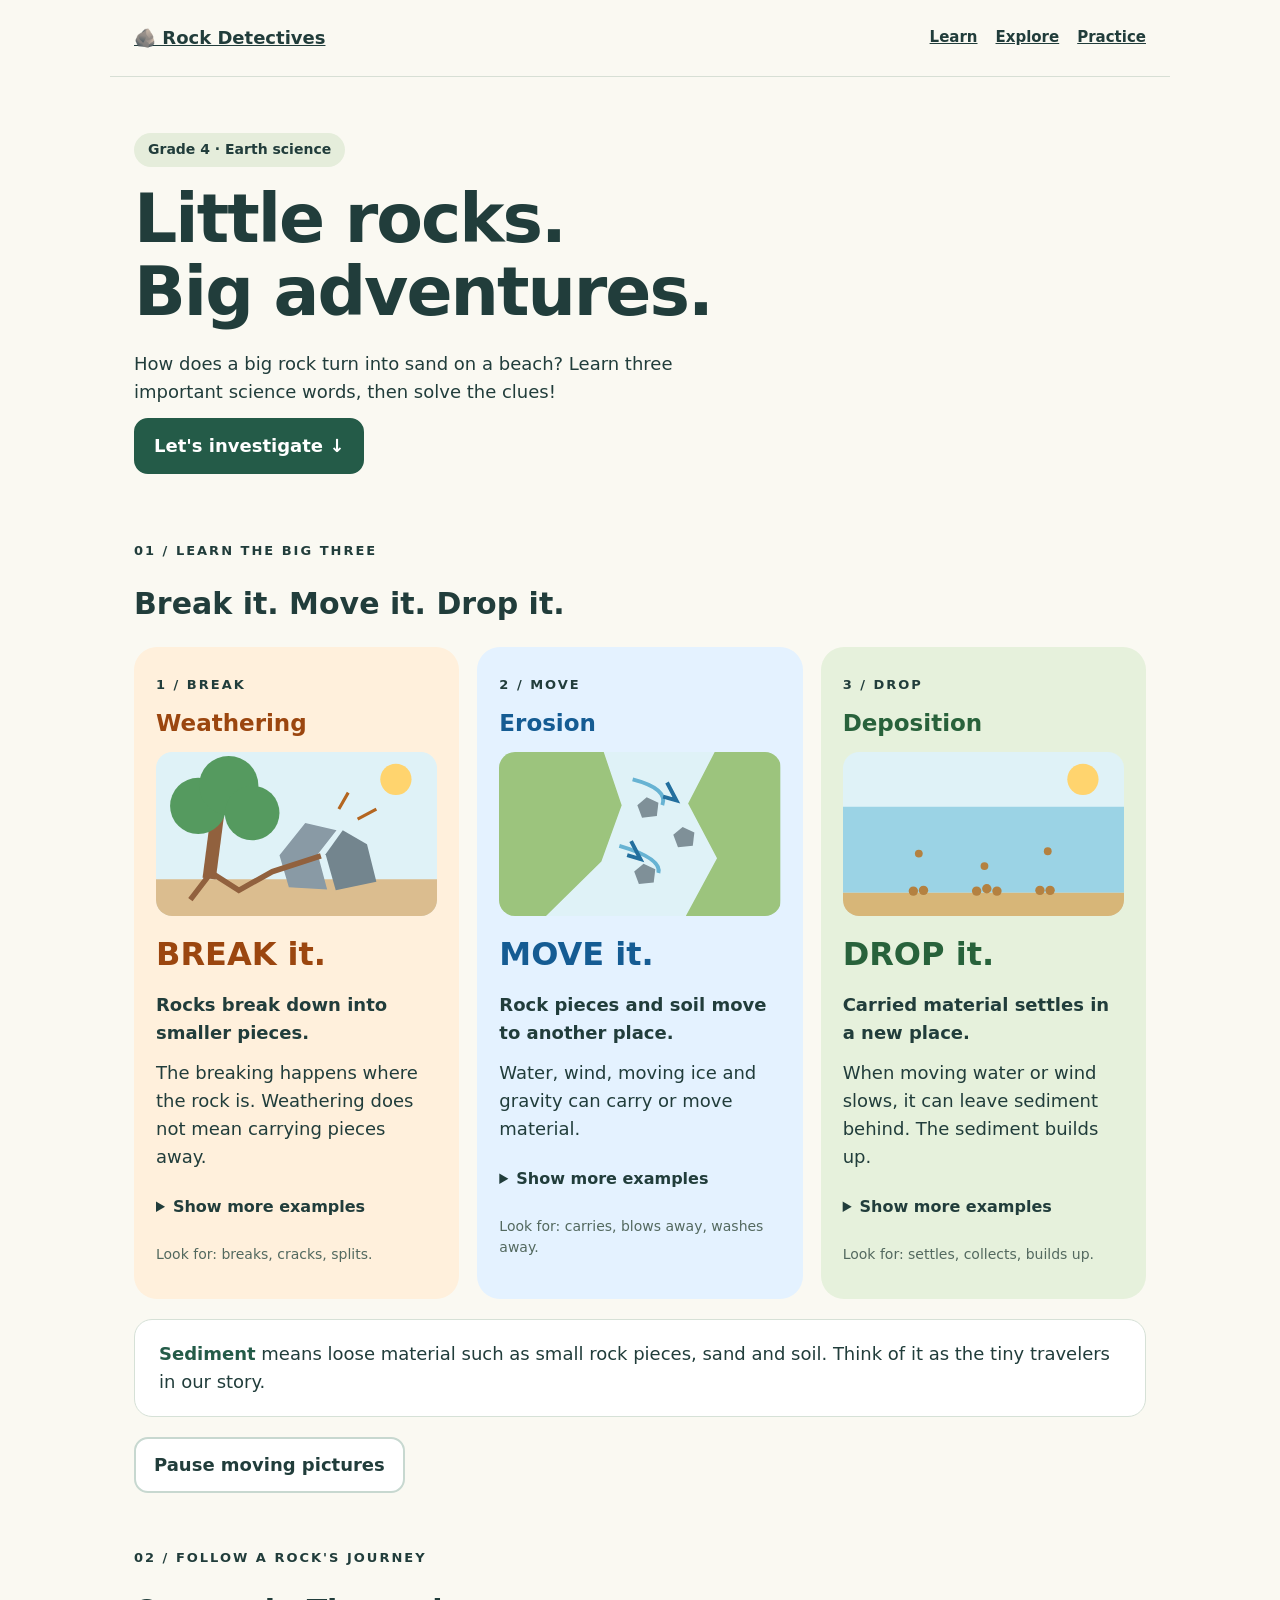
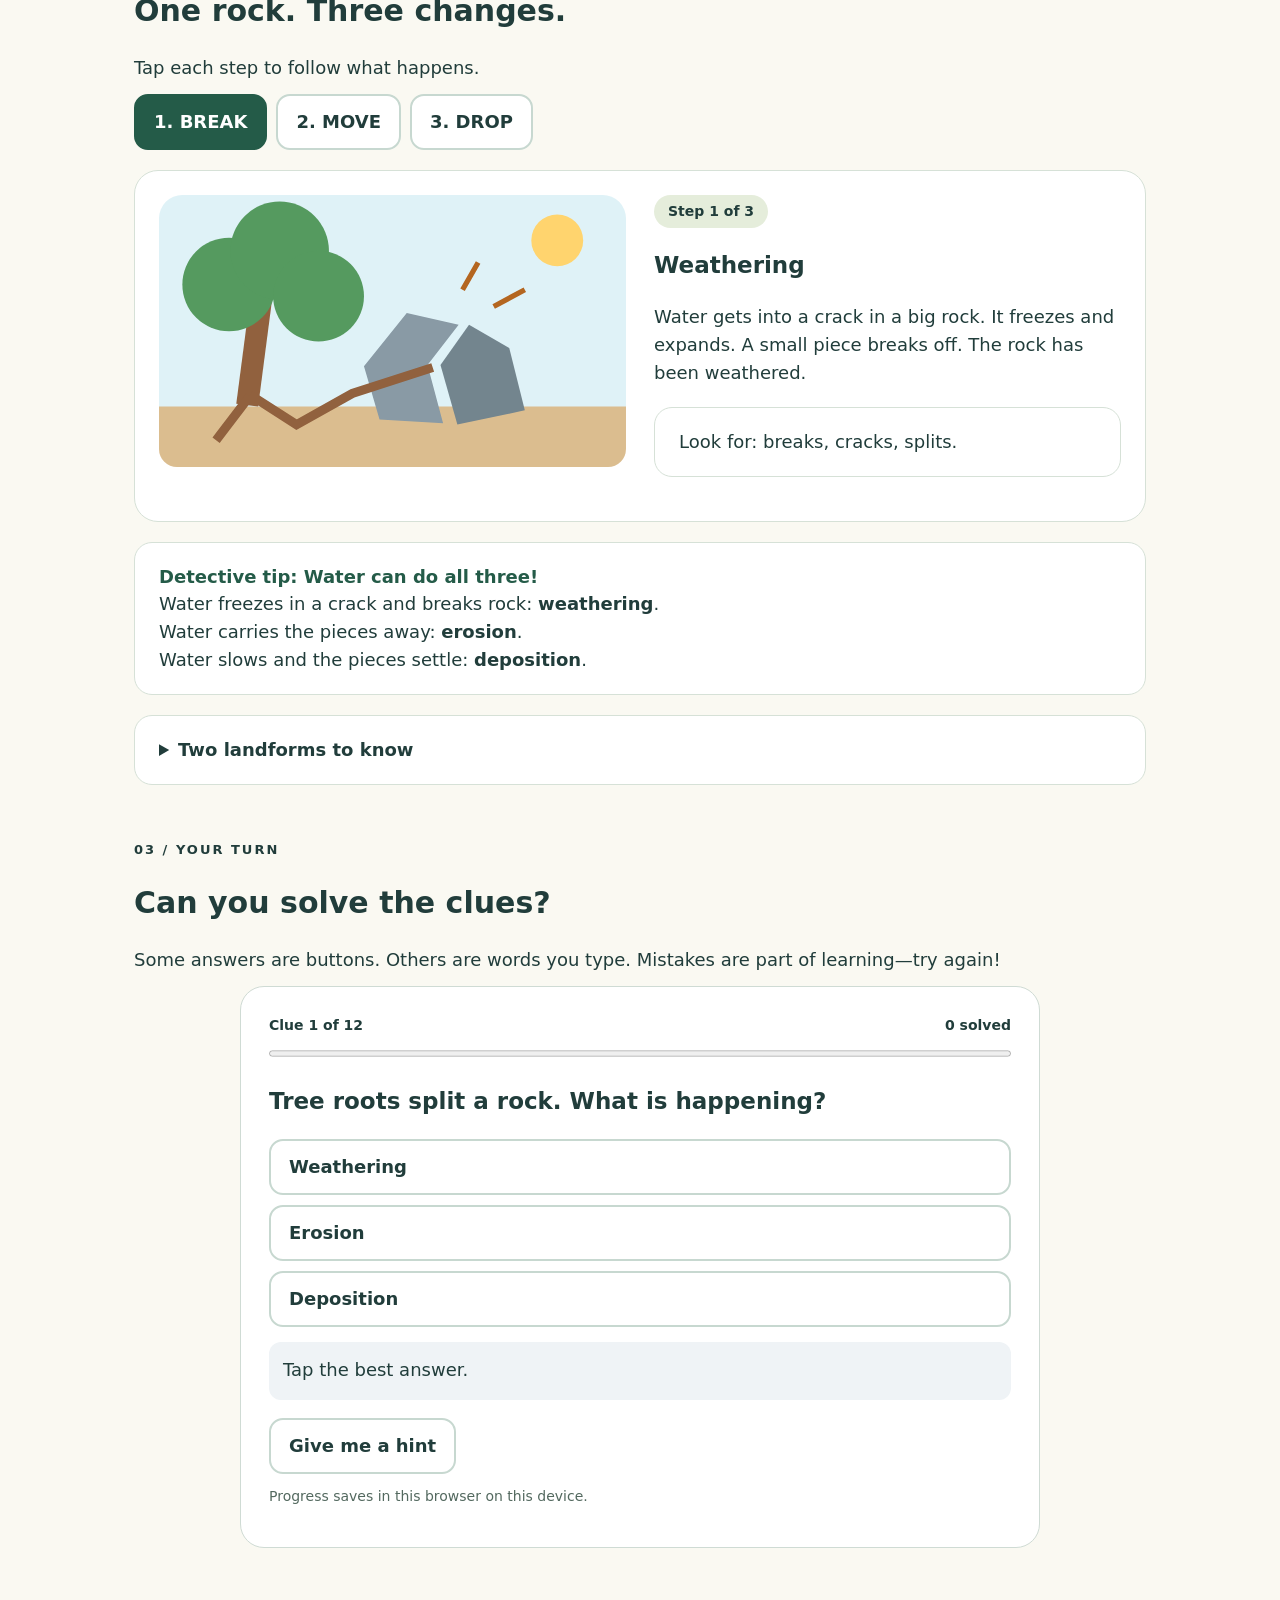
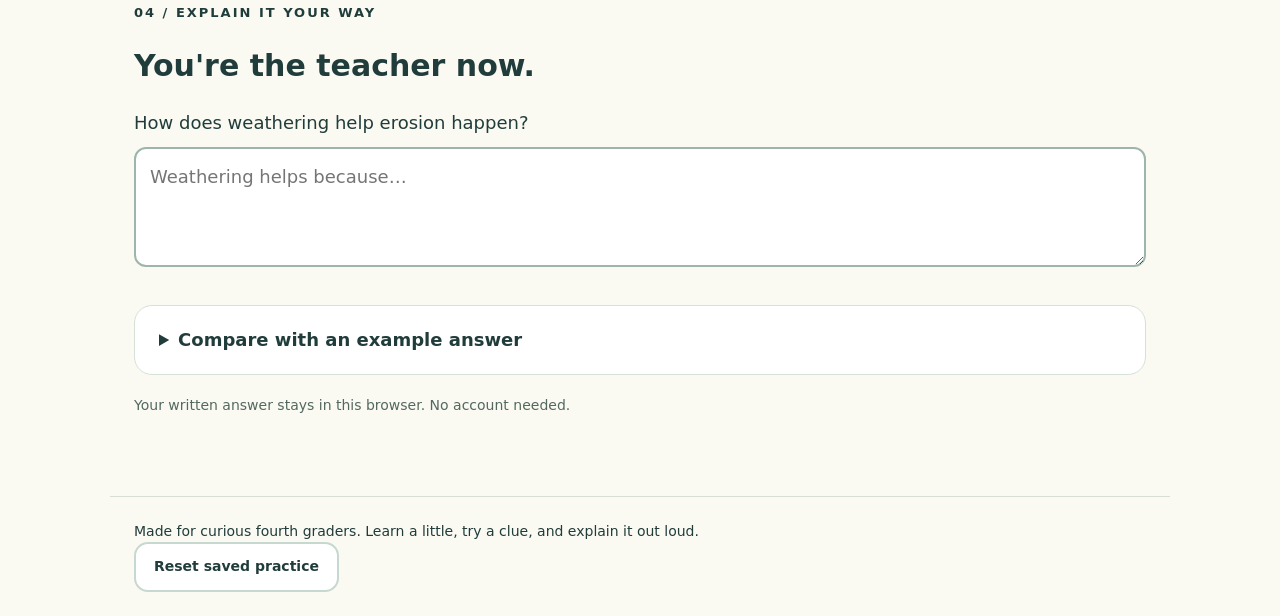
==== science/index.html @ ebe00233 "Add interactive fourth-grade weathering, erosion and deposition guide" ====
<!doctype html>
<html lang="en"><head><meta charset="utf-8"><meta name="viewport" content="width=device-width,initial-scale=1"><title>Rock Detectives • Grade 4 Science</title><meta name="description" content="A colorful, interactive fourth-grade guide to weathering, erosion and deposition."><style>
:root{--ink:#213d3b;--paper:#faf9f2;--w:#9b460f;--e:#155c93;--d:#28623b}*{box-sizing:border-box}body{margin:0;background:var(--paper);color:var(--ink);font:18px/1.55 system-ui,sans-serif}header,main,footer{max-width:1060px;margin:auto;padding:24px}header{display:flex;align-items:center;justify-content:space-between;gap:16px;border-bottom:1px solid #d7dfd5}a{color:inherit}nav{display:flex;gap:18px;font-size:15px;font-weight:700}.brand{font-weight:900}h1{font-size:clamp(38px,7vw,68px);line-height:1.08;letter-spacing:-2px;margin:15px 0 22px}h2{font-size:30px;line-height:1.2}h3{font-size:23px;line-height:1.25}p{margin:12px 0}.eyebrow{font-size:13px;font-weight:800;letter-spacing:2px;text-transform:uppercase}.hero{padding:32px 0 20px;max-width:760px}.hero p{max-width:630px}.pill{display:inline-block;border-radius:30px;background:#e5eddb;padding:6px 14px;font-size:14px;font-weight:700}button,.cta{font:inherit;font-weight:700;border:2px solid #c7d8d0;background:white;color:var(--ink);border-radius:14px;padding:12px 18px;cursor:pointer;min-height:48px;text-decoration:none;display:inline-block}button:hover,.cta:hover{border-color:#275c4b;background:#edf5ea}button:focus-visible,a:focus-visible,input:focus-visible,textarea:focus-visible,summary:focus-visible{outline:3px solid #844ddd;outline-offset:4px}.primary,.cta{background:#245b48;color:white;border-color:#245b48}.primary:hover,.cta:hover{background:#173f32;color:white}button:disabled{opacity:.6;cursor:default}.cards{display:grid;grid-template-columns:repeat(3,1fr);gap:18px}.card{border-radius:23px;padding:22px;background:#fff0dc}.card:nth-child(2){background:#e4f2ff}.card:nth-child(3){background:#e6f1dc}.card h3{margin:12px 0 0}.bigword{font-size:32px;font-weight:900;margin:0}.card svg{width:100%;height:auto;border-radius:16px;display:block;margin:14px 0}.card li{margin:9px 0}.card ul{padding-left:20px}.card summary{font-size:16px;font-weight:750;cursor:pointer;padding:12px 0}section{scroll-margin-top:20px;margin:35px 0 55px}.note{background:#fff;border:1px solid #d6e1d7;padding:20px 24px;border-radius:18px;margin:20px 0}.note strong{color:#245b48}.journey{display:grid;grid-template-columns:1fr 1fr;gap:28px;background:#fff;border:1px solid #d6e1d7;border-radius:24px;padding:24px}.journey svg{width:100%;border-radius:18px}.steps{display:flex;gap:9px;flex-wrap:wrap;margin-bottom:20px}.steps button[aria-pressed=true]{background:#245b48;color:white;border-color:#245b48}.quiz{max-width:800px;margin:auto;background:white;border:1px solid #cfdbd4;border-radius:24px;padding:28px}.choices{display:grid;gap:10px}.choices button{text-align:left}.choices button[aria-pressed=true]{border-color:#245b48;background:#e5f2df}.feedback{padding:14px;border-radius:12px;background:#eff3f6;margin-top:15px;min-height:58px}.feedback.good{background:#e7f4df;color:#24522e}.feedback.retry{background:#fff1d5;color:#784610}progress{width:100%;accent-color:#397652;height:13px}.quiz-top{display:flex;justify-content:space-between;gap:12px;font-size:14px;font-weight:700}input,textarea{font:inherit;width:100%;border:2px solid #9db6ac;border-radius:12px;padding:14px;background:#fff;color:var(--ink);margin:10px 0}textarea{min-height:120px;resize:vertical}.actions{display:flex;gap:10px;flex-wrap:wrap;margin-top:18px}.small{font-size:14px;color:#53695f}.wordbank{font-size:15px;background:#f0f4ea;border-radius:10px;padding:12px}.hidden,[hidden]{display:none!important}footer{font-size:14px;border-top:1px solid #d7dfd5}.move{animation:move 3s ease-in-out infinite}.fall{animation:fall 3s ease-in-out infinite}.crack{animation:crack 3s ease-in-out infinite}@keyframes move{0%,15%{transform:translate(-18px,-7px)}85%,100%{transform:translate(21px,8px)}}@keyframes fall{0%,15%{transform:translateY(-28px)}85%,100%{transform:translateY(20px)}}@keyframes crack{50%,100%{transform:translateX(6px)}}@media(prefers-reduced-motion:reduce){*{animation:none!important}}body.paused *{animation-play-state:paused!important}@media(max-width:750px){header,main,footer{padding:18px}header{flex-wrap:wrap}.cards,.journey{grid-template-columns:1fr}.card{padding:22px}.card svg{max-height:230px}.quiz{padding:20px}h1{letter-spacing:-1px}nav{gap:15px}}@media print{button,nav,.actions{display:none}.cards{display:block}.card{break-inside:avoid}.quiz{break-before:page}body{font-size:12pt}}
</style></head><body>
<header><a class="brand" href="#">🪨 Rock Detectives</a><nav aria-label="Main"><a href="#learn">Learn</a><a href="#journey">Explore</a><a href="#practice">Practice</a></nav></header>
<main><div class="hero"><span class="pill">Grade 4 · Earth science</span><h1>Little rocks.<br>Big adventures.</h1><p>How does a big rock turn into sand on a beach? Learn three important science words, then solve the clues!</p><p><a class="cta" href="#learn">Let's investigate ↓</a></p></div>
<section id="learn"><p class="eyebrow">01 / Learn the big three</p><h2>Break it. Move it. Drop it.</h2><div class="cards" id="cards"></div><div class="note"><strong>Sediment</strong> means loose material such as small rock pieces, sand and soil. Think of it as the tiny travelers in our story.</div><button id="motion" aria-pressed="false">Pause moving pictures</button></section>
<section id="journey"><p class="eyebrow">02 / Follow a rock's journey</p><h2>One rock. Three changes.</h2><p>Tap each step to follow what happens.</p><div class="steps" id="steps"></div><div class="journey"><div id="journey-art"></div><div><span class="pill" id="step-count"></span><h3 id="journey-title"></h3><p id="journey-text"></p><div class="note" id="journey-clue"></div></div></div><div class="note"><strong>Detective tip: Water can do all three!</strong><br>Water freezes in a crack and breaks rock: <b>weathering</b>.<br>Water carries the pieces away: <b>erosion</b>.<br>Water slows and the pieces settle: <b>deposition</b>.</div><details class="note"><summary><b>Two landforms to know</b></summary><p><b>Delta:</b> land built from sediment at a river's mouth, where it enters a lake or ocean.</p><p><b>Sand dune:</b> a pile of sand built up by wind. Wind <b>moving</b> sand is erosion. Sand <b>collecting</b> into a dune is deposition.</p></details></section>
<section id="practice"><p class="eyebrow">03 / Your turn</p><h2>Can you solve the clues?</h2><p>Some answers are buttons. Others are words you type. Mistakes are part of learning—try again!</p><div class="quiz"><div class="quiz-top"><span id="count"></span><span id="earned"></span></div><progress id="progress" max="12" value="0" aria-label="Questions completed"></progress><div id="question-area"><h3 id="question" tabindex="-1"></h3><div id="options" class="choices"></div><form id="typed-form" hidden><label for="typed">Type the science word</label><div class="wordbank">Word bank: weathering · erosion · deposition · sediment · delta</div><input id="typed" type="text" autocomplete="off" autocapitalize="none" spellcheck="false" maxlength="60"><button class="primary" type="submit">Check my answer</button></form><div id="feedback" class="feedback" role="status" aria-live="polite">Choose an answer to begin.</div><div class="actions"><button id="hint">Give me a hint</button><button id="next" class="primary" hidden>Next clue →</button></div></div><div id="result" hidden><h3>Investigation complete! 🎉</h3><p id="summary"></p><p>You followed the clues and learned from your tries. Keep saying: <b>weathering breaks, erosion moves, deposition drops!</b></p><button id="again" class="primary">Practice again</button></div><p class="small" id="save-note">Progress saves in this browser on this device.</p></div></section>
<section><p class="eyebrow">04 / Explain it your way</p><h2>You're the teacher now.</h2><label for="explain">How does weathering help erosion happen?</label><textarea id="explain" placeholder="Weathering helps because…" maxlength="1500"></textarea><details class="note"><summary><b>Compare with an example answer</b></summary><p>Weathering breaks a big rock into smaller pieces. Water, wind, ice or gravity can then move those pieces. That movement is erosion.</p><p><b>Check your idea:</b> Did you mention both breaking and moving? Your words can be different! This answer is for self-checking, not automatic grading.</p></details><p class="small">Your written answer stays in this browser. No account needed.</p></section>
</main><footer>Made for curious fourth graders. Learn a little, try a clue, and explain it out loud.<br><button id="reset">Reset saved practice</button></footer>
<script>
'use strict';
const $=id=>document.getElementById(id);
function picture(kind){const common='<rect width="360" height="210" rx="18" fill="#dff2f7"/><circle cx="307" cy="35" r="20" fill="#ffd46e"/>';let art='';
if(kind===0)art='<path d="M0 163H360V210H0Z" fill="#dbbd8f"/><path d="M68 162L80 70" stroke="#91613e" stroke-width="17"/><g fill="#559a5f"><circle cx="54" cy="69" r="36"/><circle cx="93" cy="43" r="38"/><circle cx="123" cy="78" r="35"/></g><path d="M170 173L158 132L191 91L231 100L207 131L219 176Z" fill="#899aa5"/><path class="crack" d="M239 100L270 118L282 166L230 177L217 131Z" fill="#73858e"/><path d="M70 154L106 177L149 153L211 133M70 155L44 189" fill="none" stroke="#91613e" stroke-width="7"/><path d="M234 73L246 52M258 86L282 73" stroke="#b46620" stroke-width="4"/>';
if(kind===1)art='<path d="M0 0H134L157 68L131 140L60 210H0ZM276 0H360V210H239L279 136L242 66Z" fill="#9cc47d"/><path d="M171 35Q217 47 209 68M154 120Q209 136 204 155" fill="none" stroke="#67b3d3" stroke-width="5"/><g class="move" fill="#7f9098"><path d="M177 68l12-10 15 7-2 17-19 2Z"/><path d="M173 153l12-10 15 7-2 17-19 2Z"/><path d="M223 106l12-10 15 7-2 17-19 2Z"/></g><path d="M215 39L227 62L210 57M169 114L181 137L164 132" fill="none" stroke="#236f9e" stroke-width="5"/>';
if(kind===2)art='<path d="M0 70H360V180H0Z" fill="#9bd3e5"/><path d="M0 180H360V210H0Z" fill="#d7b678"/><g fill="#b48140" class="fall"><circle cx="97" cy="130" r="5"/><circle cx="181" cy="146" r="5"/><circle cx="262" cy="127" r="5"/></g><g fill="#b48140"><circle cx="90" cy="178" r="6"/><circle cx="103" cy="177" r="6"/><circle cx="171" cy="178" r="6"/><circle cx="184" cy="175" r="6"/><circle cx="197" cy="178" r="6"/><circle cx="252" cy="177" r="6"/><circle cx="265" cy="177" r="6"/></g>';
return '<svg viewBox="0 0 360 210" role="img" aria-label="'+['Tree roots splitting a rock into pieces','River water carrying small rocks downstream','Sand sinking through water and collecting on the bottom'][kind]+'">'+common+art+'</svg>';}
const lessons=[{name:'Weathering',verb:'BREAK',color:'var(--w)',short:'Rocks break down into smaller pieces.',more:'The breaking happens where the rock is. Weathering does not mean carrying pieces away.',examples:['Tree roots grow into cracks and split rock.','Water freezes inside cracks. Ice expands and pushes the rock apart.'],clue:'Look for: breaks, cracks, splits.'},{name:'Erosion',verb:'MOVE',color:'var(--e)',short:'Rock pieces and soil move to another place.',more:'Water, wind, moving ice and gravity can carry or move material.',examples:['A river carries sand downstream.','Wind blows sand across a desert.','A glacier (a huge, slowly moving mass of ice) carries rocks.'],clue:'Look for: carries, blows away, washes away.'},{name:'Deposition',verb:'DROP',color:'var(--d)',short:'Carried material settles in a new place.',more:'When moving water or wind slows, it can leave sediment behind. The sediment builds up.',examples:['Sand collects on a beach.','Mud settles on the bottom of a lake.','Wind drops sand to build a dune.'],clue:'Look for: settles, collects, builds up.'}];
$('cards').innerHTML=lessons.map((l,i)=>'<article class="card"><span class="eyebrow">'+(i+1)+' / '+l.verb+'</span><h3 style="color:'+l.color+'">'+l.name+'</h3>'+picture(i)+'<p class="bigword" style="color:'+l.color+'">'+l.verb+' it.</p><p><b>'+l.short+'</b></p><p>'+l.more+'</p><details><summary>Show more examples</summary><ul>'+l.examples.map(e=>'<li>'+e+'</li>').join('')+'</ul></details><p class="small">'+l.clue+'</p></article>').join('');
const story=['Water gets into a crack in a big rock. It freezes and expands. A small piece breaks off. The rock has been weathered.','Rainwater washes the small piece into a river. The river carries it downstream. Now erosion is happening.','The river enters a calm lake and slows. The piece settles on the bottom with other sediment. This is deposition.'];
$('steps').innerHTML=lessons.map((l,i)=>'<button data-step="'+i+'" aria-pressed="false">'+(i+1)+'. '+l.verb+'</button>').join('');
function step(i){$('journey-art').innerHTML=picture(i);$('step-count').textContent='Step '+(i+1)+' of 3';$('journey-title').textContent=lessons[i].name;$('journey-text').textContent=story[i];$('journey-clue').textContent=lessons[i].clue;document.querySelectorAll('[data-step]').forEach(b=>b.setAttribute('aria-pressed',Number(b.dataset.step)===i));}document.querySelectorAll('[data-step]').forEach(b=>b.onclick=()=>step(Number(b.dataset.step)));step(0);
$('motion').onclick=()=>{const paused=document.body.classList.toggle('paused');$('motion').setAttribute('aria-pressed',paused);$('motion').textContent=paused?'Play moving pictures':'Pause moving pictures';};
const questions=[
['Tree roots split a rock. What is happening?','weathering','The rock is breaking into pieces.','Is the rock breaking, moving or settling?'],
['Wind carries sand across a desert. What is happening?','erosion','The sand is moving to a new place.','Look closely at the word carries.'],
['Mud settles at the bottom of a lake. What is happening?','deposition','The mud stops traveling and collects on the bottom.','Think: drop it.'],
['Water freezes in a crack and breaks a rock. What is happening?','weathering','The ice pushes the rock apart. Water can cause weathering too!','Focus on breaks, not just water.'],
['A glacier carries rocks down a valley. What is happening?','erosion','Moving ice carries the rocks to another place.','A glacier is a huge mass of ice that moves slowly.'],
['Sand builds up into a dune. What is happening?','deposition','Sand is collecting in a new place.','Is the sand being carried, or building up?'],
['Which order matches a rock breaking, traveling and settling?','Weathering → erosion → deposition','First it breaks, then it moves, then it settles.','Say break, move, drop.', ['Erosion → deposition → weathering','Weathering → erosion → deposition','Deposition → weathering → erosion']],
['Waves carry sand along a shore. What is happening?','erosion','The waves move the sand. Sand collecting on a beach would be deposition.','The clue is carry.'],
['Type the word for loose rock pieces, sand and soil.','sediment','Sediment is the loose material that can be moved.','It begins with s.', 'type'],
['Type the process that breaks rocks into smaller pieces.','weathering','Weathering breaks rocks down.','It begins with w.', 'type'],
['Type the process that leaves sediment in a new place.','deposition','Deposition happens when sediment settles or is left behind.','It begins with d and means drop.', 'type'],
['Type the landform built from sediment at a river mouth.','delta','A delta forms as deposited sediment builds up where a river enters a lake or ocean.','It is a five-letter word beginning with d.', 'type']];
const KEY='rock-detectives-v1';let state={index:0,done:[],first:[],misses:[],writing:''};let storage=true;
try{let s=JSON.parse(localStorage.getItem(KEY));if(s&&Number.isInteger(s.index)&&s.index>=0&&s.index<=12&&['done','first','misses'].every(k=>Array.isArray(s[k])&&s[k].length<=12))state={...state,...s,writing:typeof s.writing==='string'?s.writing.slice(0,1500):''};}catch(e){storage=false;}
function save(){try{localStorage.setItem(KEY,JSON.stringify(state));}catch(e){storage=false;}$('save-note').textContent=storage?'Progress saves in this browser on this device.':'Saving is unavailable here. You can still practice while this page stays open.';}
function render(focus=false){const i=state.index;const completed=state.done.filter(Boolean).length;$('count').textContent=i<12?'Clue '+(i+1)+' of 12':'All 12 clues complete';$('earned').textContent=completed+' solved';$('progress').value=completed;$('question-area').hidden=i>=12;$('result').hidden=i<12;if(i>=12){$('summary').textContent='You solved all 12 clues! '+state.first.filter(Boolean).length+' were correct on the first try.';return;}const q=questions[i];$('question').textContent=q[0];$('options').innerHTML='';$('typed-form').hidden=q[4]!=='type';$('typed').value='';$('typed').disabled=!!state.done[i];$('typed-form').querySelector('button').disabled=!!state.done[i];if(q[4]!=='type'){const choices=Array.isArray(q[4])?q[4]:['weathering','erosion','deposition'];choices.forEach(value=>{const b=document.createElement('button');b.textContent=value[0].toUpperCase()+value.slice(1);b.setAttribute('aria-pressed',state.done[i]&&value===q[1]?'true':'false');b.disabled=!!state.done[i];b.onclick=()=>check(value);$('options').append(b);});}if(state.done[i]&&q[4]==='type')$('typed').value=q[1];$('next').hidden=!state.done[i];$('next').textContent=i===11?'See my results ★':'Next clue →';$('hint').hidden=!!state.done[i];feedback(state.done[i]?'You got it! '+q[2]:q[4]==='type'?'Use the word bank if you need it.':'Tap the best answer.',state.done[i]?'good':'');if(focus)$('question').focus();}
function feedback(message,kind=''){$('feedback').textContent=message;$('feedback').className='feedback '+kind;}
function normalize(s){return s.trim().toLowerCase().replace(/[.!?]+$/,'').trim();}
function check(value){const i=state.index;if(i>=12||state.done[i])return;if(!value.trim()){feedback('Type an answer first. The word bank can help.','retry');return;}if(normalize(value)===normalize(questions[i][1])){state.done[i]=true;state.first[i]=!state.misses[i];save();render();}else{state.misses[i]=true;save();feedback('Not yet—try again! '+questions[i][3],'retry');}}
$('typed-form').onsubmit=e=>{e.preventDefault();check($('typed').value);};$('hint').onclick=()=>feedback('Hint: '+questions[state.index][3]);$('next').onclick=()=>{if(state.done[state.index]){state.index++;save();render(true);}};
function restart(){state={index:0,done:[],first:[],misses:[],writing:state.writing};save();render(true);}
$('again').onclick=restart;$('reset').onclick=()=>{if(confirm('Clear your quiz progress and written answer on this device?')){state.writing='';$('explain').value='';restart();$('practice').scrollIntoView();}};
$('explain').value=state.writing;$('explain').oninput=()=>{state.writing=$('explain').value;save();};render();save();
</script></body></html>
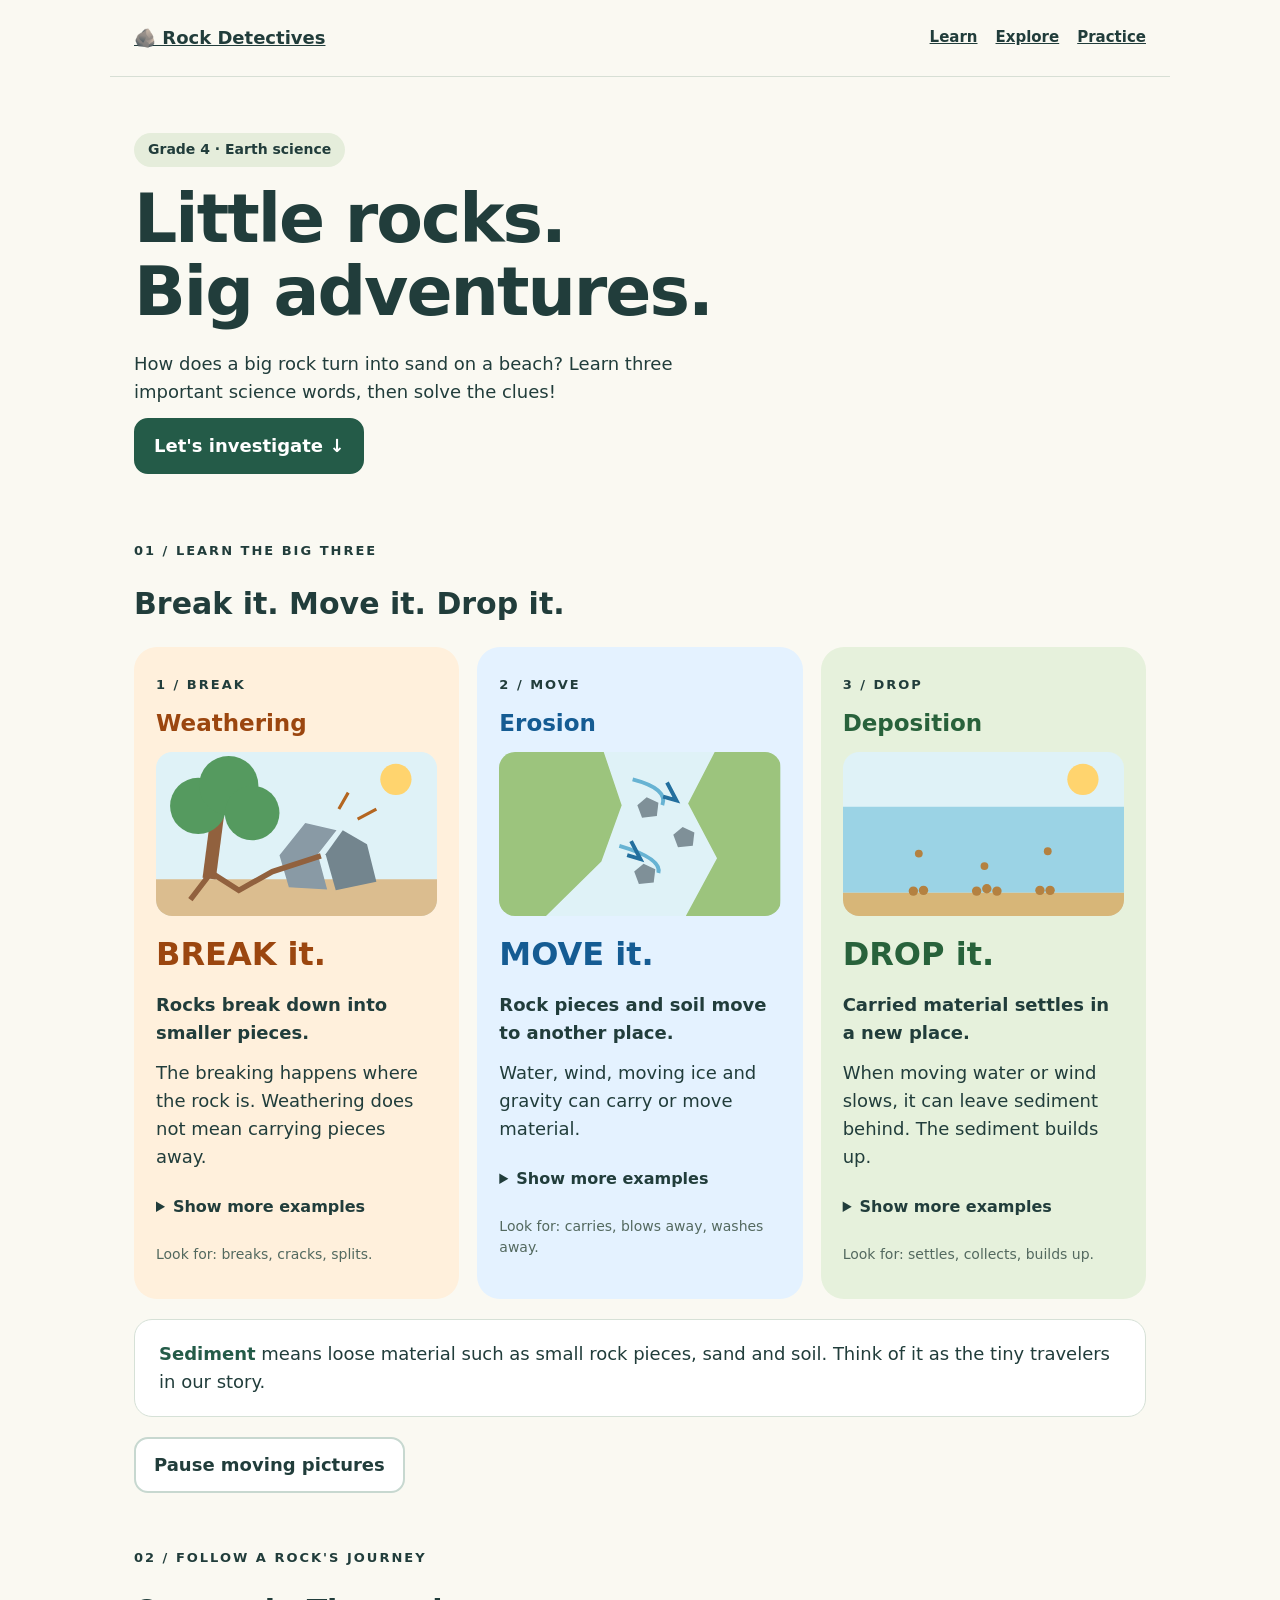
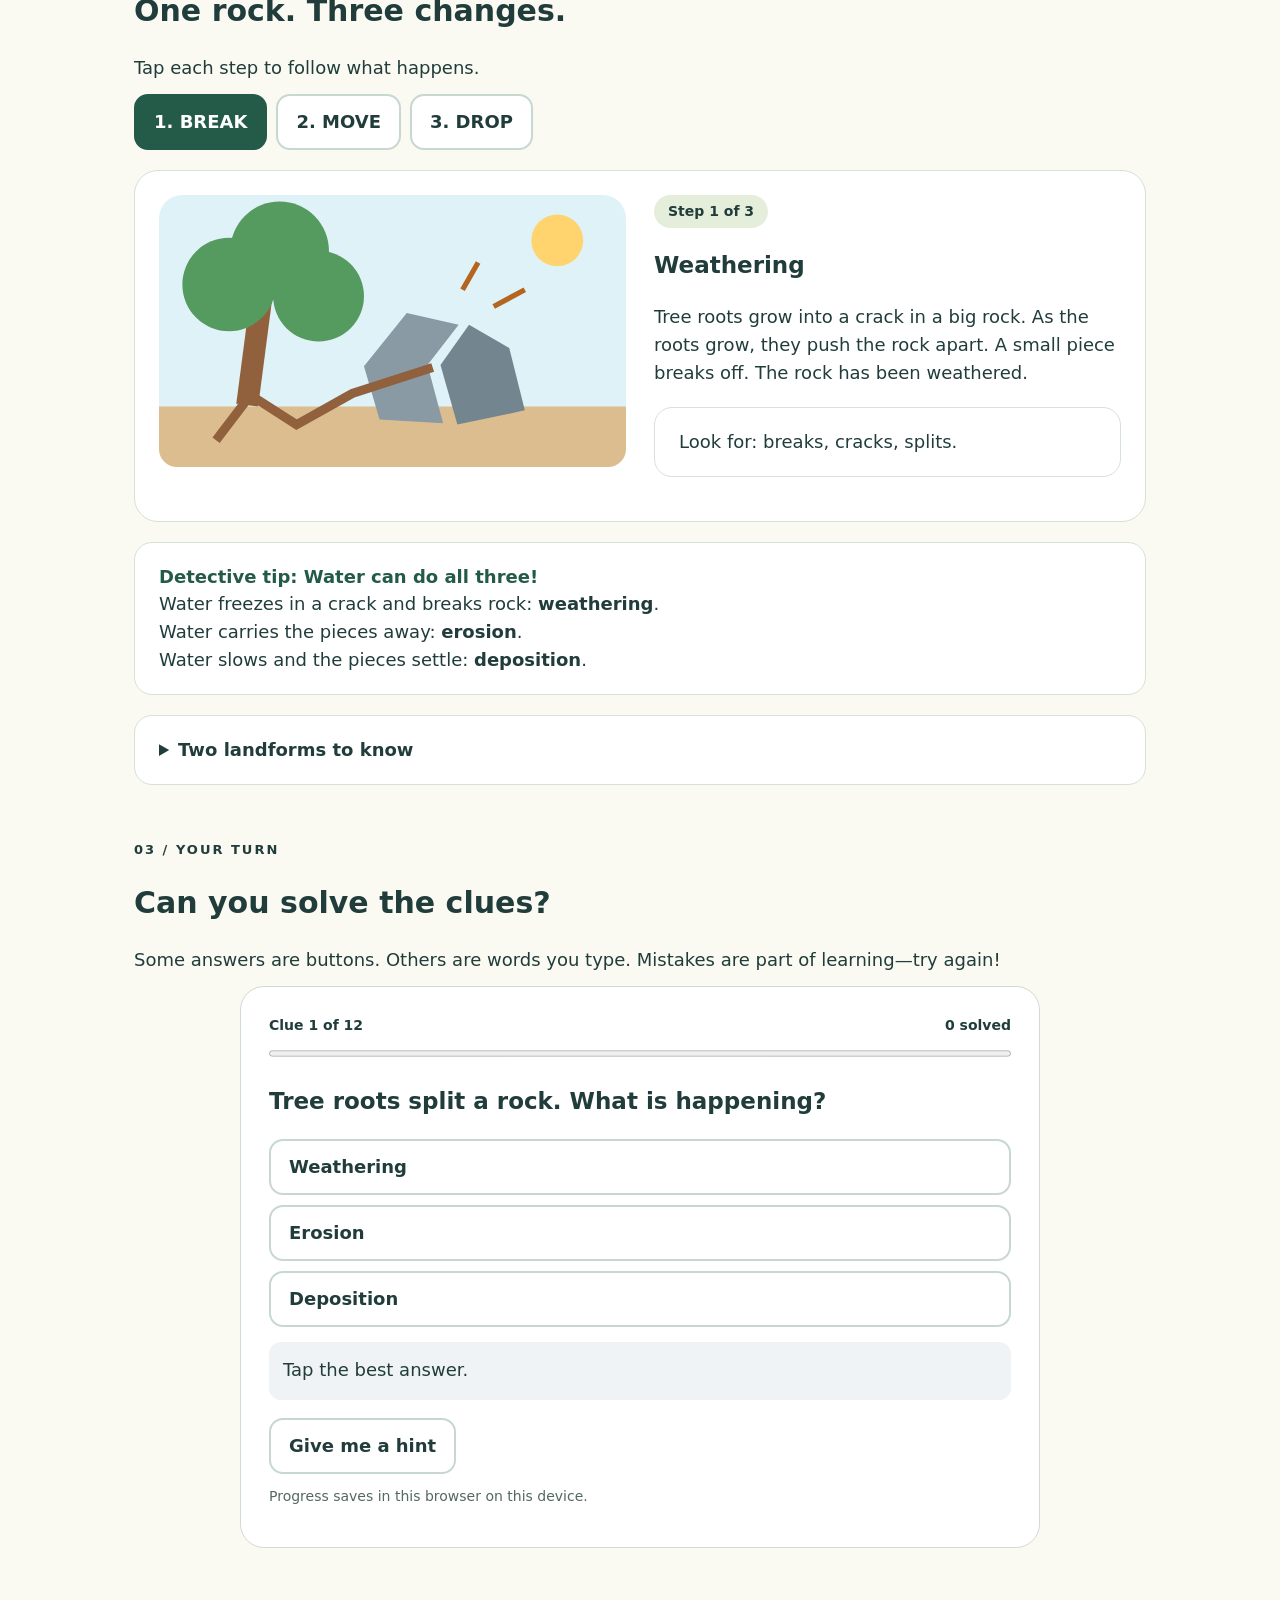
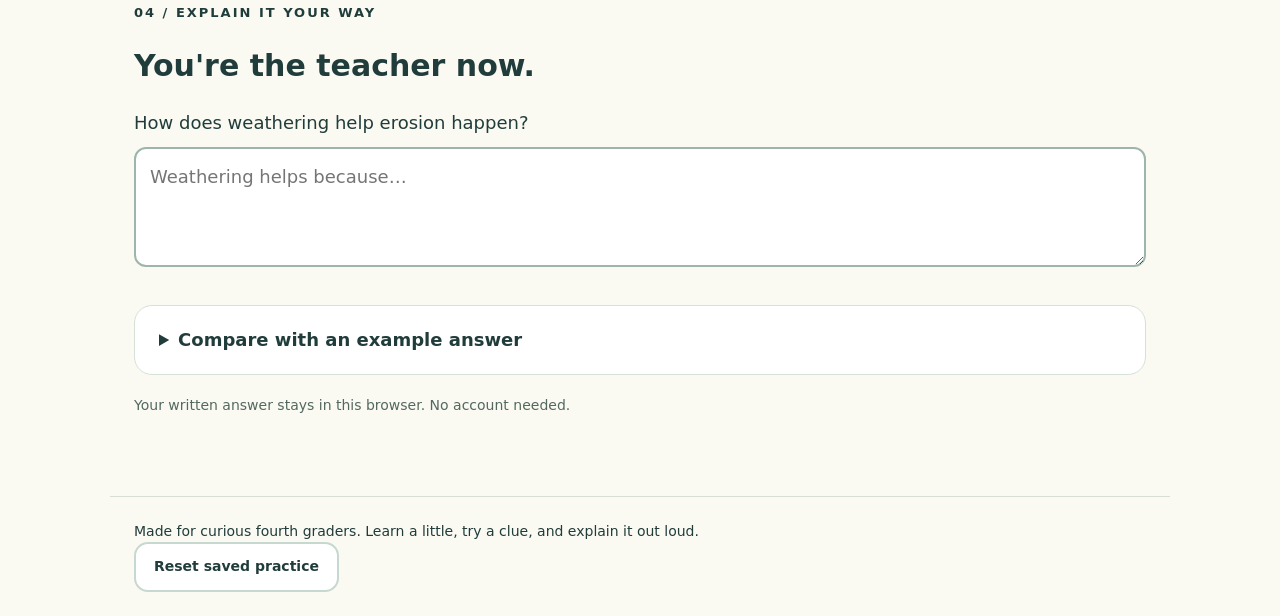
==== commit 95c1742f: "Match rock journey narration to the root illustration" ====
--- a/science/index.html
+++ b/science/index.html
@@ -19,7 +19,7 @@
 return '<svg viewBox="0 0 360 210" role="img" aria-label="'+['Tree roots splitting a rock into pieces','River water carrying small rocks downstream','Sand sinking through water and collecting on the bottom'][kind]+'">'+common+art+'</svg>';}
 const lessons=[{name:'Weathering',verb:'BREAK',color:'var(--w)',short:'Rocks break down into smaller pieces.',more:'The breaking happens where the rock is. Weathering does not mean carrying pieces away.',examples:['Tree roots grow into cracks and split rock.','Water freezes inside cracks. Ice expands and pushes the rock apart.'],clue:'Look for: breaks, cracks, splits.'},{name:'Erosion',verb:'MOVE',color:'var(--e)',short:'Rock pieces and soil move to another place.',more:'Water, wind, moving ice and gravity can carry or move material.',examples:['A river carries sand downstream.','Wind blows sand across a desert.','A glacier (a huge, slowly moving mass of ice) carries rocks.'],clue:'Look for: carries, blows away, washes away.'},{name:'Deposition',verb:'DROP',color:'var(--d)',short:'Carried material settles in a new place.',more:'When moving water or wind slows, it can leave sediment behind. The sediment builds up.',examples:['Sand collects on a beach.','Mud settles on the bottom of a lake.','Wind drops sand to build a dune.'],clue:'Look for: settles, collects, builds up.'}];
 $('cards').innerHTML=lessons.map((l,i)=>'<article class="card"><span class="eyebrow">'+(i+1)+' / '+l.verb+'</span><h3 style="color:'+l.color+'">'+l.name+'</h3>'+picture(i)+'<p class="bigword" style="color:'+l.color+'">'+l.verb+' it.</p><p><b>'+l.short+'</b></p><p>'+l.more+'</p><details><summary>Show more examples</summary><ul>'+l.examples.map(e=>'<li>'+e+'</li>').join('')+'</ul></details><p class="small">'+l.clue+'</p></article>').join('');
-const story=['Water gets into a crack in a big rock. It freezes and expands. A small piece breaks off. The rock has been weathered.','Rainwater washes the small piece into a river. The river carries it downstream. Now erosion is happening.','The river enters a calm lake and slows. The piece settles on the bottom with other sediment. This is deposition.'];
+const story=['Tree roots grow into a crack in a big rock. As the roots grow, they push the rock apart. A small piece breaks off. The rock has been weathered.','Rainwater washes the small piece into a river. The river carries it downstream. Now erosion is happening.','The river enters a calm lake and slows. The piece settles on the bottom with other sediment. This is deposition.'];
 $('steps').innerHTML=lessons.map((l,i)=>'<button data-step="'+i+'" aria-pressed="false">'+(i+1)+'. '+l.verb+'</button>').join('');
 function step(i){$('journey-art').innerHTML=picture(i);$('step-count').textContent='Step '+(i+1)+' of 3';$('journey-title').textContent=lessons[i].name;$('journey-text').textContent=story[i];$('journey-clue').textContent=lessons[i].clue;document.querySelectorAll('[data-step]').forEach(b=>b.setAttribute('aria-pressed',Number(b.dataset.step)===i));}document.querySelectorAll('[data-step]').forEach(b=>b.onclick=()=>step(Number(b.dataset.step)));step(0);
 $('motion').onclick=()=>{const paused=document.body.classList.toggle('paused');$('motion').setAttribute('aria-pressed',paused);$('motion').textContent=paused?'Play moving pictures':'Pause moving pictures';};
